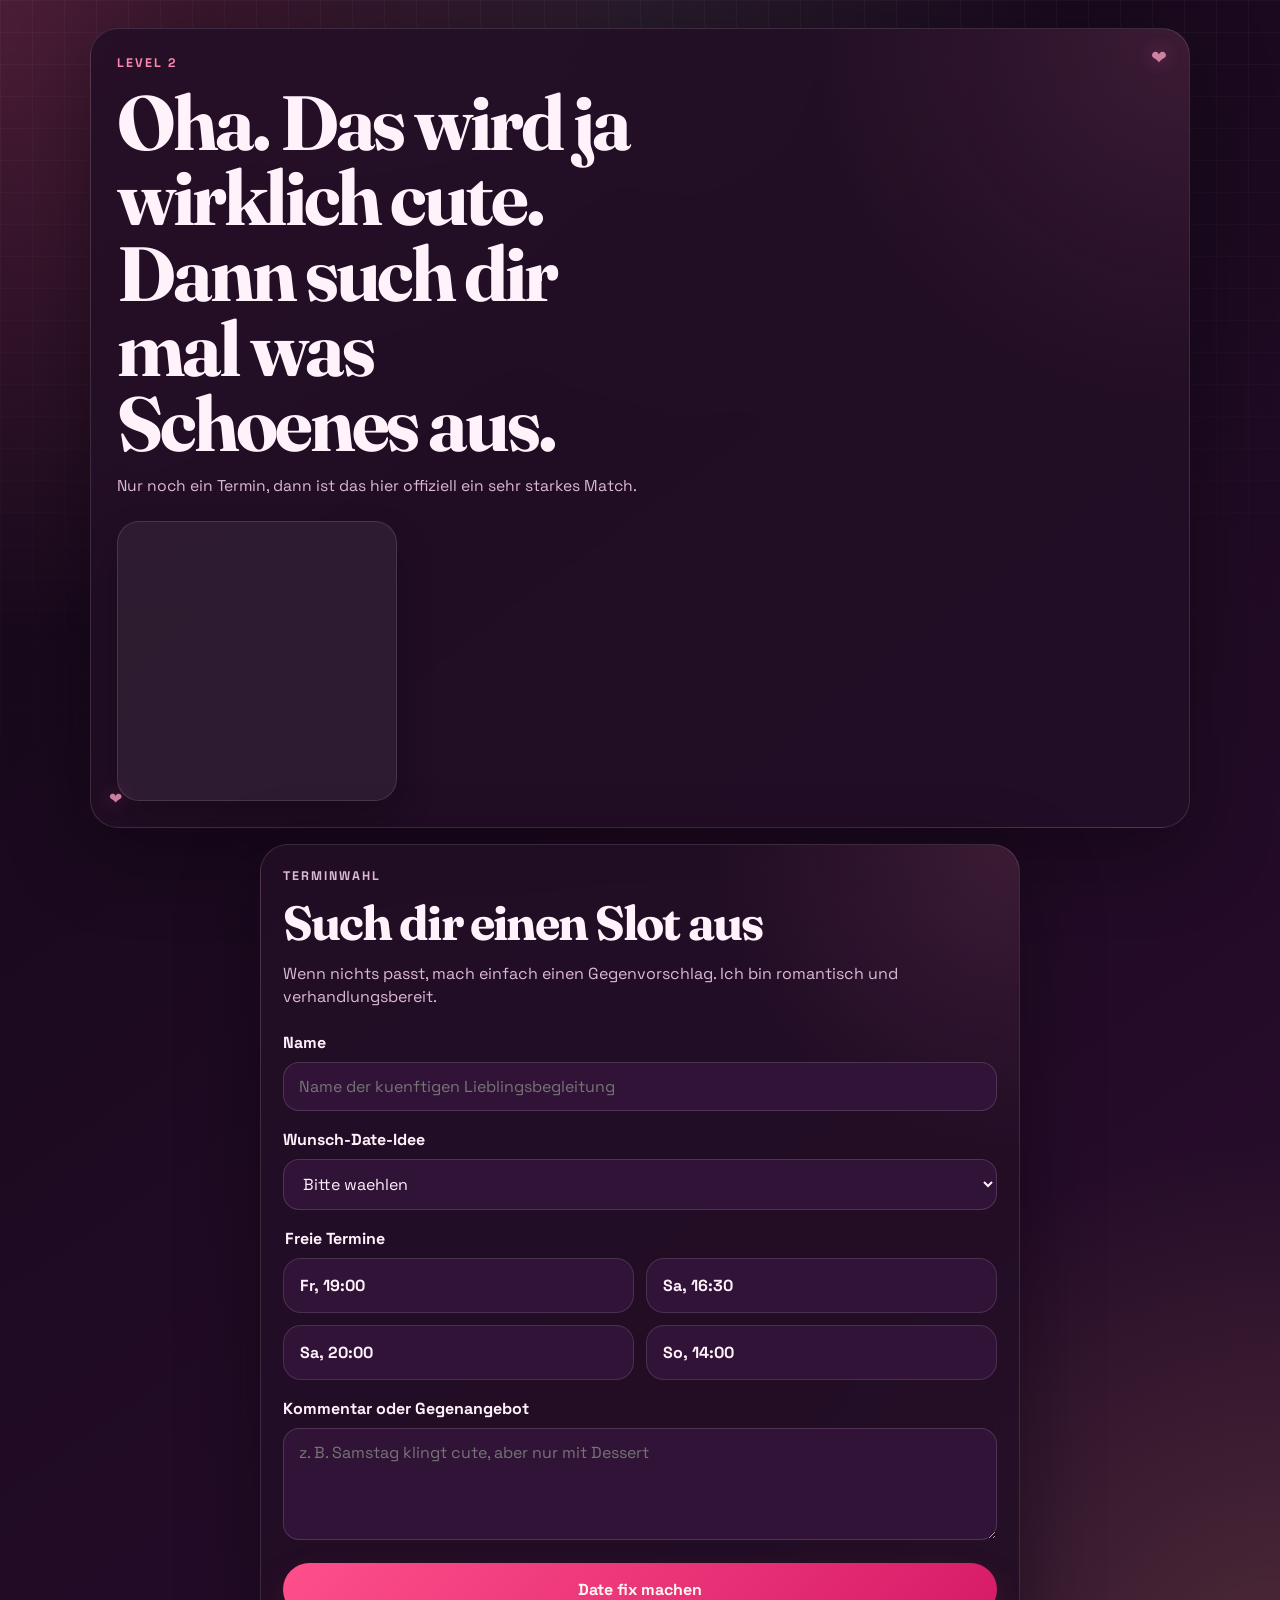
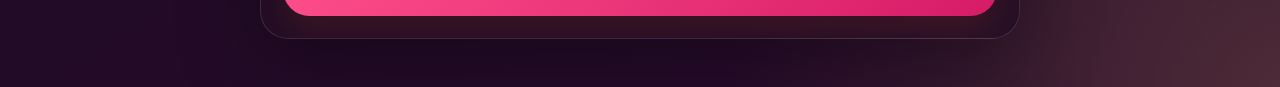
==== date.html @ a85588b0 "Sweeten booking page copy" ====
<!DOCTYPE html>
<html lang="de">
  <head>
    <meta charset="UTF-8" />
    <meta name="viewport" content="width=device-width, initial-scale=1.0" />
    <title>Date Termin</title>
    <link rel="preconnect" href="https://fonts.googleapis.com" />
    <link rel="preconnect" href="https://fonts.gstatic.com" crossorigin />
    <link
      href="https://fonts.googleapis.com/css2?family=Space+Grotesk:wght@400;500;700&family=Fraunces:opsz,wght@9..144,600;9..144,700&display=swap"
      rel="stylesheet"
    />
    <link rel="stylesheet" href="styles.css" />
  </head>
  <body>
    <main class="page-shell">
      <section class="hero-card">
        <div class="floating-hearts floating-hearts-subtle" aria-hidden="true">
          <span>❤</span>
          <span>❤</span>
        </div>
        <p class="eyebrow">Level 2</p>
        <h1>Oha. Das wird ja wirklich cute. Dann such dir mal was Schoenes aus.</h1>
        <p class="hero-copy">Nur noch ein Termin, dann ist das hier offiziell ein sehr starkes Match.</p>

        <div class="gif-strip gif-strip-single" aria-label="Celebration gif">
          <iframe
            class="gif-frame"
            src="https://tenor.com/embed/15064057413633942575"
            allowfullscreen
            loading="lazy"
            title="Cat dance gif"
          ></iframe>
        </div>
      </section>

      <section class="booking-panel booking-panel-wide">
        <div class="panel-header">
          <p class="panel-kicker">Terminwahl</p>
          <h2>Such dir einen Slot aus</h2>
          <p>Wenn nichts passt, mach einfach einen Gegenvorschlag. Ich bin romantisch und verhandlungsbereit.</p>
        </div>

        <form class="booking-form" id="booking-form">
          <label class="field">
            <span>Name</span>
            <input type="text" name="name" placeholder="Name der kuenftigen Lieblingsbegleitung" required />
          </label>

          <label class="field">
            <span>Wunsch-Date-Idee</span>
            <select name="idea" required>
              <option value="">Bitte waehlen</option>
              <option>Kaffee und Spaziergang</option>
              <option>Drinks mit Main-Character-Energie</option>
              <option>Eis und unvernunftig gute Gespraeche</option>
              <option>Arcade / Minigolf / leicht kompetitiv</option>
            </select>
          </label>

          <fieldset class="slot-fieldset">
            <legend>Freie Termine</legend>
            <div class="slot-grid">
              <label class="slot-option">
                <input type="radio" name="slot" value="Freitag, 19:00" required />
                <span>Fr, 19:00</span>
              </label>
              <label class="slot-option">
                <input type="radio" name="slot" value="Samstag, 16:30" />
                <span>Sa, 16:30</span>
              </label>
              <label class="slot-option">
                <input type="radio" name="slot" value="Samstag, 20:00" />
                <span>Sa, 20:00</span>
              </label>
              <label class="slot-option">
                <input type="radio" name="slot" value="Sonntag, 14:00" />
                <span>So, 14:00</span>
              </label>
            </div>
          </fieldset>

          <label class="field">
            <span>Kommentar oder Gegenangebot</span>
            <textarea
              name="note"
              rows="4"
              placeholder="z. B. Samstag klingt cute, aber nur mit Dessert"
            ></textarea>
          </label>

          <button class="submit-button" type="submit">Date fix machen</button>
        </form>

        <div class="result-card" id="result-card" hidden>
          <p class="result-kicker">Status</p>
          <p class="result-text" id="result-text"></p>
        </div>
      </section>
    </main>

    <script src="script.js"></script>
  </body>
</html>
---- styles.css ----
:root {
  --bg-top: #120816;
  --bg-bottom: #2b0d2f;
  --card: rgba(34, 15, 38, 0.86);
  --card-strong: rgba(50, 20, 57, 0.96);
  --ink: #fff2fb;
  --muted: #ddb9d7;
  --accent: #ff4f8b;
  --accent-dark: #d61b67;
  --line: rgba(255, 255, 255, 0.12);
  --shadow: 0 26px 80px rgba(7, 1, 10, 0.42);
}

* {
  box-sizing: border-box;
}

body {
  margin: 0;
  min-height: 100vh;
  font-family: "Space Grotesk", sans-serif;
  color: var(--ink);
  background:
    radial-gradient(circle at top left, rgba(255, 96, 154, 0.24), transparent 30%),
    radial-gradient(circle at bottom right, rgba(255, 196, 95, 0.16), transparent 26%),
    radial-gradient(circle at center top, rgba(255, 255, 255, 0.08), transparent 24%),
    linear-gradient(145deg, var(--bg-top), var(--bg-bottom));
}

body::before {
  content: "";
  position: fixed;
  inset: 0;
  background-image:
    linear-gradient(rgba(255, 255, 255, 0.06) 1px, transparent 1px),
    linear-gradient(90deg, rgba(255, 255, 255, 0.06) 1px, transparent 1px);
  background-size: 32px 32px;
  mask-image: linear-gradient(to bottom, rgba(0, 0, 0, 0.55), transparent);
  pointer-events: none;
}

.page-shell {
  width: min(1100px, calc(100% - 32px));
  margin: 0 auto;
  padding: 28px 0 48px;
}

.single-screen {
  min-height: 100vh;
  width: min(920px, calc(100% - 32px));
  margin: 0 auto;
  display: grid;
  place-items: center;
  padding: 32px 0;
}

.invite-card {
  width: 100%;
  padding: 32px;
  border: 1px solid var(--line);
  border-radius: 34px;
  background:
    radial-gradient(circle at top, rgba(255, 126, 174, 0.14), transparent 30%),
    var(--card);
  backdrop-filter: blur(16px);
  box-shadow: var(--shadow);
  text-align: center;
}

.hero-card,
.info-panel,
.booking-panel {
  position: relative;
  overflow: hidden;
  border: 1px solid var(--line);
  border-radius: 28px;
  background:
    radial-gradient(circle at top right, rgba(255, 126, 174, 0.12), transparent 28%),
    var(--card);
  backdrop-filter: blur(16px);
  box-shadow: var(--shadow);
}

.hero-card {
  padding: 26px;
  margin-bottom: 16px;
}

.hero-card h1,
.info-panel h2,
.booking-panel h2 {
  margin: 0;
  font-family: "Fraunces", serif;
  line-height: 0.98;
  letter-spacing: -0.04em;
}

.hero-card h1 {
  max-width: 11ch;
  font-size: clamp(2.5rem, 7vw, 4.8rem);
}

.invite-card h1 {
  max-width: 10ch;
  margin: 0 auto;
  font-family: "Fraunces", serif;
  font-size: clamp(3rem, 9vw, 5.4rem);
  line-height: 0.95;
  letter-spacing: -0.05em;
}

.eyebrow,
.panel-kicker,
.result-kicker,
.signal-label {
  text-transform: uppercase;
  letter-spacing: 0.16em;
  font-size: 0.78rem;
}

.eyebrow,
.panel-kicker,
.result-kicker {
  color: #ff88b1;
  margin: 0 0 14px;
  font-weight: 700;
}

.hero-copy {
  max-width: 42rem;
  margin: 14px 0 0;
  font-size: 0.98rem;
  line-height: 1.5;
  color: var(--muted);
}

.invite-card .hero-copy {
  max-width: 36rem;
  margin: 20px auto 0;
}

.signal-row {
  display: grid;
  grid-template-columns: repeat(3, minmax(0, 1fr));
  gap: 14px;
  margin-top: 28px;
}

.signal-pill {
  padding: 16px 18px;
  border-radius: 18px;
  background: rgba(255, 249, 239, 0.92);
  border: 1px solid rgba(29, 26, 24, 0.08);
}

.signal-pill strong,
.signal-label {
  display: block;
}

.signal-label {
  margin-bottom: 6px;
  color: var(--muted);
}

.content-grid {
  display: grid;
  grid-template-columns: 0.95fr 1.05fr;
  gap: 22px;
}

.info-panel,
.booking-panel {
  padding: 22px;
}

.info-panel h2,
.booking-panel h2 {
  font-size: clamp(2rem, 4vw, 3rem);
}

.promise-list {
  margin: 20px 0 0;
  padding-left: 22px;
  color: var(--muted);
  line-height: 1.65;
}

.promise-list li + li {
  margin-top: 10px;
}

.quote-card {
  margin-top: 28px;
  padding: 22px;
  border-radius: 22px;
  background: linear-gradient(180deg, rgba(255, 255, 255, 0.88), rgba(255, 245, 228, 0.92));
  border: 1px solid rgba(29, 26, 24, 0.08);
}

.quote {
  margin: 0;
  font-family: "Fraunces", serif;
  font-size: 1.3rem;
  line-height: 1.35;
}

.quote-author {
  margin: 16px 0 0;
  color: var(--muted);
}

.panel-header p {
  color: var(--muted);
  line-height: 1.45;
}

.booking-form {
  display: grid;
  gap: 18px;
  margin-top: 24px;
}

.decision-zone {
  position: relative;
  min-height: 210px;
  margin-top: 20px;
  padding: 18px;
  border-radius: 24px;
  border: 1px solid rgba(255, 255, 255, 0.08);
  background:
    radial-gradient(circle at top left, rgba(255, 79, 139, 0.18), transparent 32%),
    radial-gradient(circle at bottom right, rgba(255, 220, 160, 0.12), transparent 26%),
    rgba(57, 22, 63, 0.94);
  box-shadow: inset 0 1px 0 rgba(255, 255, 255, 0.06);
}

.decision-zone-large {
  min-height: 250px;
  margin-top: 26px;
  text-align: left;
}

.decision-question {
  max-width: 24rem;
  margin: 0;
  font-weight: 700;
  line-height: 1.45;
}

.decision-zone-large .decision-question {
  max-width: 29rem;
  font-size: 1.12rem;
}

.gif-strip {
  display: grid;
  grid-template-columns: repeat(2, minmax(0, 1fr));
  gap: 12px;
  margin-top: 22px;
}

.gif-strip-single {
  grid-template-columns: minmax(0, 1fr);
  max-width: 280px;
}

.gif-frame {
  width: 100%;
  aspect-ratio: 1 / 1;
  border: 1px solid rgba(255, 255, 255, 0.12);
  border-radius: 22px;
  background: rgba(255, 255, 255, 0.06);
  box-shadow: 0 18px 36px rgba(7, 1, 10, 0.24);
}

.decision-buttons {
  position: relative;
  height: 130px;
  margin-top: 18px;
}

.decision-buttons-large {
  height: 160px;
}

.yes-button,
.no-button {
  position: absolute;
  min-width: 158px;
  padding: 14px 20px;
  border-radius: 999px;
  border: 0;
  font: inherit;
  font-weight: 700;
  cursor: pointer;
  transition: transform 160ms ease, box-shadow 160ms ease, background 160ms ease;
}

.yes-button {
  left: 0;
  top: 0;
  background: linear-gradient(135deg, #ff6aa2, var(--accent-dark));
  color: #fff8f2;
  box-shadow: 0 16px 34px rgba(214, 27, 103, 0.3), 0 0 22px rgba(255, 87, 151, 0.35);
}

.no-button {
  right: 0;
  top: 58px;
  background: rgba(255, 255, 255, 0.1);
  color: var(--ink);
  border: 1px solid rgba(255, 255, 255, 0.14);
}

.field,
.slot-fieldset {
  border: 0;
  margin: 0;
  padding: 0;
}

.field span,
.slot-fieldset legend {
  display: block;
  margin-bottom: 9px;
  font-weight: 700;
}

input,
select,
textarea,
.slot-option span,
.submit-button {
  font: inherit;
}

input,
select,
textarea {
  width: 100%;
  padding: 13px 15px;
  border-radius: 16px;
  border: 1px solid rgba(255, 255, 255, 0.14);
  background: var(--card-strong);
  color: var(--ink);
  transition: border-color 160ms ease, transform 160ms ease, box-shadow 160ms ease;
}

input:focus,
select:focus,
textarea:focus {
  outline: none;
  border-color: var(--accent);
  box-shadow: 0 0 0 4px rgba(196, 76, 53, 0.14);
}

.slot-grid {
  display: grid;
  grid-template-columns: repeat(2, minmax(0, 1fr));
  gap: 12px;
}

.slot-option {
  position: relative;
}

.slot-option input {
  position: absolute;
  opacity: 0;
  pointer-events: none;
}

.slot-option span {
  display: block;
  padding: 16px;
  border-radius: 18px;
  border: 1px solid rgba(255, 255, 255, 0.12);
  background: var(--card-strong);
  font-weight: 700;
  cursor: pointer;
  transition: transform 160ms ease, border-color 160ms ease, background 160ms ease;
}

.slot-option input:checked + span {
  background: var(--accent);
  color: #fff8f2;
  border-color: var(--accent);
  transform: translateY(-2px);
}

.submit-button {
  padding: 16px 20px;
  border: 0;
  border-radius: 999px;
  background: linear-gradient(135deg, var(--accent), var(--accent-dark));
  color: #fff8f2;
  font-weight: 700;
  cursor: pointer;
  box-shadow: 0 16px 34px rgba(143, 47, 31, 0.24);
  transition: transform 180ms ease, box-shadow 180ms ease;
}

.submit-button:hover {
  transform: translateY(-2px);
  box-shadow: 0 20px 40px rgba(143, 47, 31, 0.28);
}

.yes-button:hover,
.no-button:hover {
  transform: translateY(-2px);
}

.result-card {
  margin-top: 18px;
  padding: 18px 20px;
  border-radius: 18px;
  background: rgba(57, 22, 63, 0.94);
  border: 1px solid rgba(255, 255, 255, 0.12);
}

.result-text {
  margin: 0;
  line-height: 1.55;
}

.booking-panel-wide {
  max-width: 760px;
  margin: 0 auto;
}

.floating-hearts {
  position: absolute;
  inset: 0;
  pointer-events: none;
}

.floating-hearts span {
  position: absolute;
  color: rgba(255, 165, 196, 0.75);
  text-shadow: 0 0 18px rgba(255, 105, 180, 0.4);
  font-size: 1.2rem;
}

.floating-hearts span:nth-child(1) {
  top: 18px;
  left: 22px;
}

.floating-hearts span:nth-child(2) {
  top: 22px;
  right: 28px;
  font-size: 1.6rem;
}

.floating-hearts span:nth-child(3) {
  bottom: 22px;
  left: 50%;
  transform: translateX(-50%);
  font-size: 1rem;
}

.floating-hearts-subtle span:nth-child(1) {
  top: 16px;
  right: 22px;
  left: auto;
}

.floating-hearts-subtle span:nth-child(2) {
  top: auto;
  bottom: 18px;
  left: 18px;
  right: auto;
  font-size: 1rem;
}

@media (max-width: 900px) {
  .content-grid,
  .signal-row {
    grid-template-columns: 1fr;
  }

  .hero-card h1 {
    max-width: 100%;
  }

  .invite-card {
    padding: 28px;
  }

  .booking-panel-wide {
    max-width: 100%;
  }
}

@media (max-width: 640px) {
  .page-shell,
  .single-screen {
    width: min(100%, calc(100% - 20px));
  }

  .page-shell {
    padding: 16px 0 28px;
  }

  .single-screen {
    padding: 16px 0;
  }

  .invite-card,
  .hero-card,
  .booking-panel {
    border-radius: 24px;
  }

  .invite-card {
    padding: 22px 18px;
  }

  .hero-card,
  .booking-panel {
    padding: 18px;
  }

  .invite-card h1,
  .hero-card h1,
  .booking-panel h2 {
    max-width: 100%;
  }

  .decision-zone-large {
    min-height: 220px;
  }

  .decision-buttons-large,
  .decision-buttons {
    height: 150px;
  }

  .yes-button,
  .no-button {
    min-width: 132px;
    padding: 12px 16px;
  }

  .slot-grid {
    grid-template-columns: 1fr;
  }

  .submit-button {
    width: 100%;
  }

  .gif-strip {
    grid-template-columns: 1fr;
  }

  .gif-strip-single {
    max-width: 100%;
  }
}

@media (prefers-reduced-motion: no-preference) {
  .hero-card,
  .info-panel,
  .booking-panel {
    animation: rise-in 700ms ease both;
  }

  .info-panel {
    animation-delay: 120ms;
  }

  .booking-panel {
    animation-delay: 220ms;
  }
}

@keyframes rise-in {
  from {
    opacity: 0;
    transform: translateY(24px);
  }
  to {
    opacity: 1;
    transform: translateY(0);
  }
}
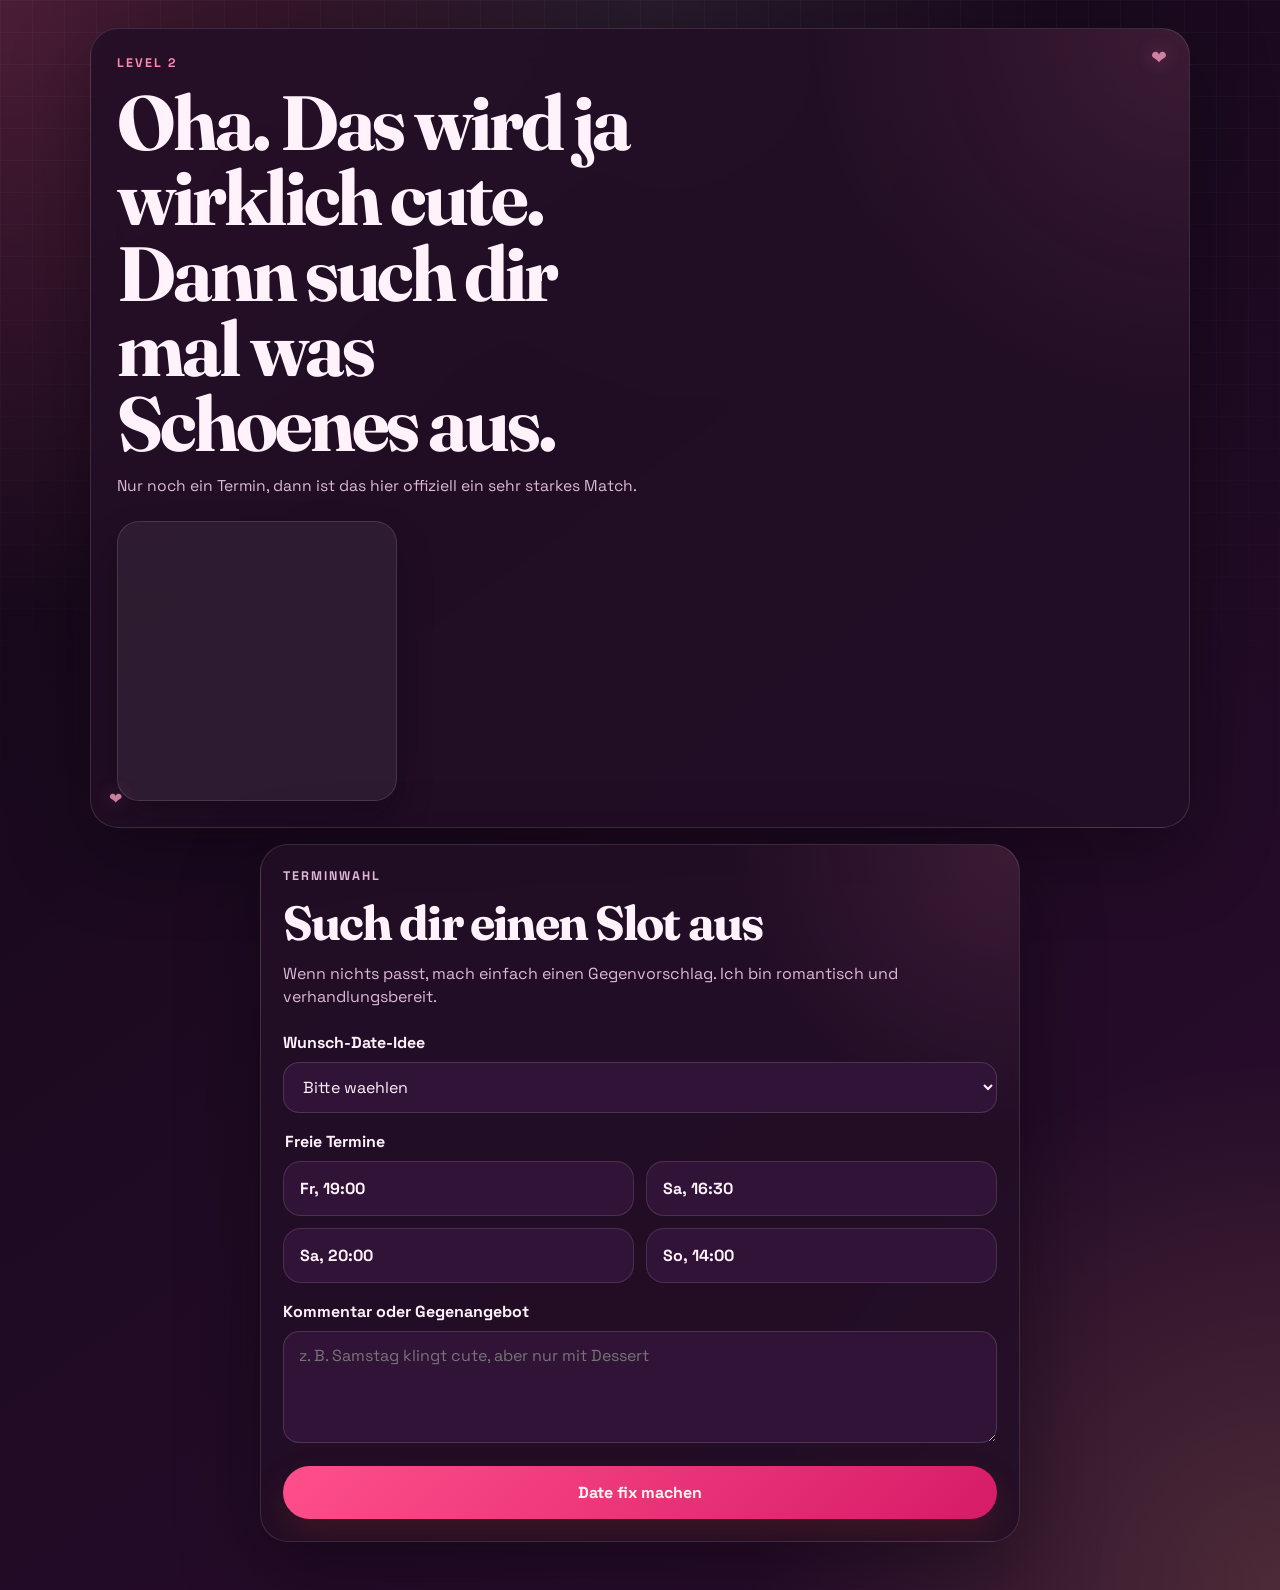
==== commit d7704b6a: "Personalize invite for Elvira" ====
--- a/date.html
+++ b/date.html
@@ -42,11 +42,6 @@
         </div>
 
         <form class="booking-form" id="booking-form">
-          <label class="field">
-            <span>Name</span>
-            <input type="text" name="name" placeholder="Name der kuenftigen Lieblingsbegleitung" required />
-          </label>
-
           <label class="field">
             <span>Wunsch-Date-Idee</span>
             <select name="idea" required>
--- a/styles.css
+++ b/styles.css
@@ -236,7 +236,7 @@
 }
 
 .decision-zone-large {
-  min-height: 250px;
+  min-height: 320px;
   margin-top: 26px;
   text-align: left;
 }
@@ -276,12 +276,13 @@
 
 .decision-buttons {
   position: relative;
-  height: 130px;
-  margin-top: 18px;
+  height: 200px;
+  margin-top: 22px;
+  overflow: hidden;
 }
 
 .decision-buttons-large {
-  height: 160px;
+  height: 240px;
 }
 
 .yes-button,
@@ -307,7 +308,7 @@
 
 .no-button {
   right: 0;
-  top: 58px;
+  top: 90px;
   background: rgba(255, 255, 255, 0.1);
   color: var(--ink);
   border: 1px solid rgba(255, 255, 255, 0.14);
@@ -529,12 +530,12 @@
   }
 
   .decision-zone-large {
-    min-height: 220px;
+    min-height: 280px;
   }
 
   .decision-buttons-large,
   .decision-buttons {
-    height: 150px;
+    height: 210px;
   }
 
   .yes-button,
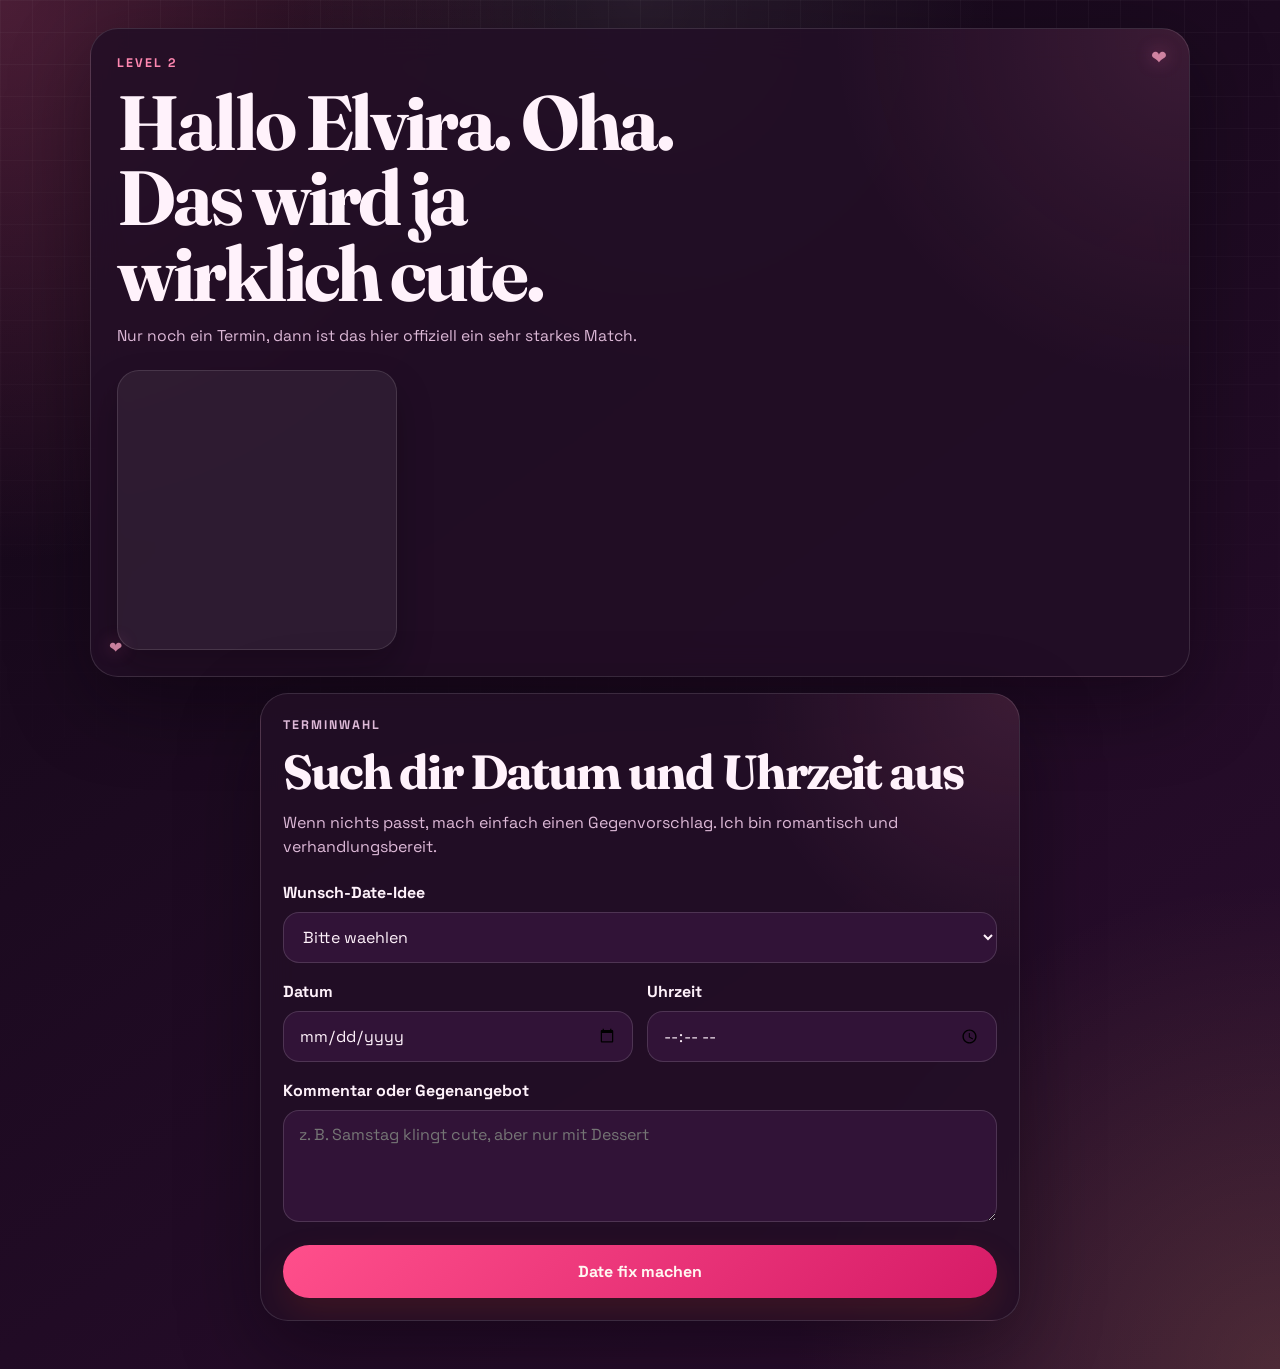
==== commit eda2b04d: "Replace fixed slots with date and time inputs" ====
--- a/date.html
+++ b/date.html
@@ -20,7 +20,7 @@
           <span>❤</span>
         </div>
         <p class="eyebrow">Level 2</p>
-        <h1>Oha. Das wird ja wirklich cute. Dann such dir mal was Schoenes aus.</h1>
+        <h1>Hallo Elvira. Oha. Das wird ja wirklich cute.</h1>
         <p class="hero-copy">Nur noch ein Termin, dann ist das hier offiziell ein sehr starkes Match.</p>
 
         <div class="gif-strip gif-strip-single" aria-label="Celebration gif">
@@ -37,7 +37,7 @@
       <section class="booking-panel booking-panel-wide">
         <div class="panel-header">
           <p class="panel-kicker">Terminwahl</p>
-          <h2>Such dir einen Slot aus</h2>
+          <h2>Such dir Datum und Uhrzeit aus</h2>
           <p>Wenn nichts passt, mach einfach einen Gegenvorschlag. Ich bin romantisch und verhandlungsbereit.</p>
         </div>
 
@@ -53,27 +53,17 @@
             </select>
           </label>
 
-          <fieldset class="slot-fieldset">
-            <legend>Freie Termine</legend>
-            <div class="slot-grid">
-              <label class="slot-option">
-                <input type="radio" name="slot" value="Freitag, 19:00" required />
-                <span>Fr, 19:00</span>
-              </label>
-              <label class="slot-option">
-                <input type="radio" name="slot" value="Samstag, 16:30" />
-                <span>Sa, 16:30</span>
-              </label>
-              <label class="slot-option">
-                <input type="radio" name="slot" value="Samstag, 20:00" />
-                <span>Sa, 20:00</span>
-              </label>
-              <label class="slot-option">
-                <input type="radio" name="slot" value="Sonntag, 14:00" />
-                <span>So, 14:00</span>
-              </label>
-            </div>
-          </fieldset>
+          <div class="datetime-grid">
+            <label class="field">
+              <span>Datum</span>
+              <input type="date" name="date" required />
+            </label>
+
+            <label class="field">
+              <span>Uhrzeit</span>
+              <input type="time" name="time" required />
+            </label>
+          </div>
 
           <label class="field">
             <span>Kommentar oder Gegenangebot</span>
--- a/styles.css
+++ b/styles.css
@@ -328,6 +328,12 @@
   font-weight: 700;
 }
 
+.datetime-grid {
+  display: grid;
+  grid-template-columns: repeat(2, minmax(0, 1fr));
+  gap: 14px;
+}
+
 input,
 select,
 textarea,
@@ -530,12 +536,12 @@
   }
 
   .decision-zone-large {
-    min-height: 280px;
+    min-height: 360px;
   }
 
   .decision-buttons-large,
   .decision-buttons {
-    height: 210px;
+    height: 290px;
   }
 
   .yes-button,
@@ -544,7 +550,15 @@
     padding: 12px 16px;
   }
 
+  .no-button {
+    top: 74px;
+  }
+
   .slot-grid {
+    grid-template-columns: 1fr;
+  }
+
+  .datetime-grid {
     grid-template-columns: 1fr;
   }
 
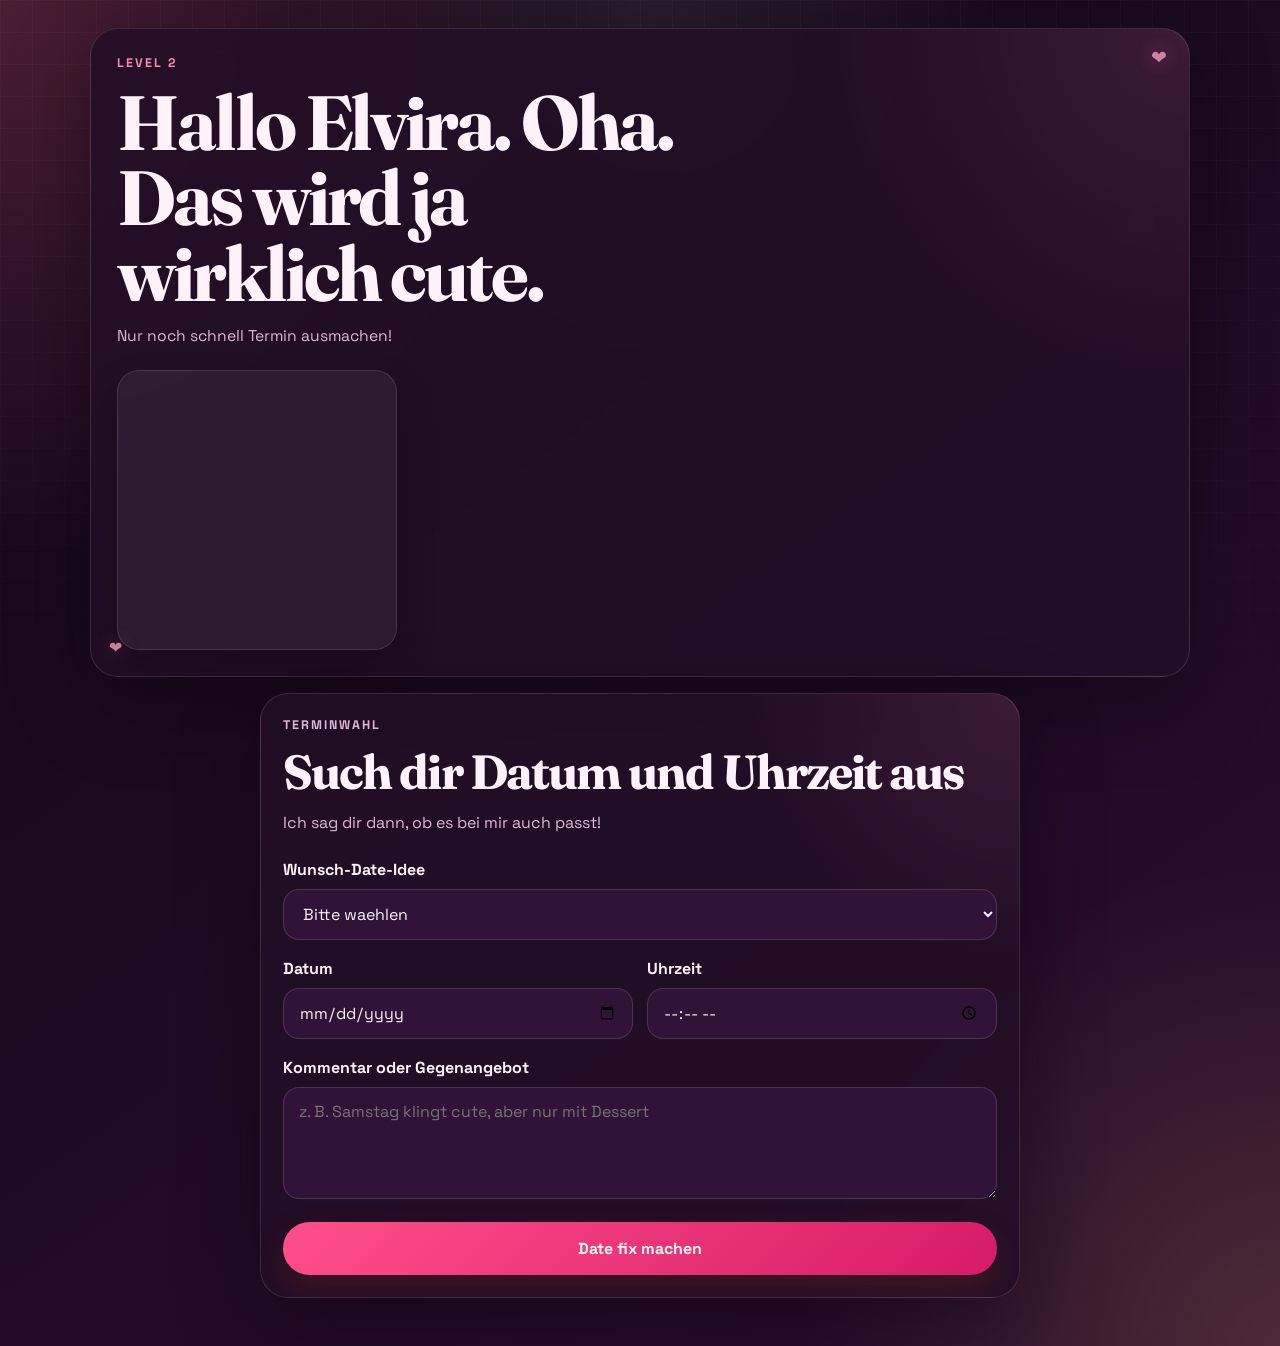
==== commit 9c8d1fd5: "Update booking page copy" ====
--- a/date.html
+++ b/date.html
@@ -21,7 +21,7 @@
         </div>
         <p class="eyebrow">Level 2</p>
         <h1>Hallo Elvira. Oha. Das wird ja wirklich cute.</h1>
-        <p class="hero-copy">Nur noch ein Termin, dann ist das hier offiziell ein sehr starkes Match.</p>
+        <p class="hero-copy">Nur noch schnell Termin ausmachen!</p>
 
         <div class="gif-strip gif-strip-single" aria-label="Celebration gif">
           <iframe
@@ -38,18 +38,31 @@
         <div class="panel-header">
           <p class="panel-kicker">Terminwahl</p>
           <h2>Such dir Datum und Uhrzeit aus</h2>
-          <p>Wenn nichts passt, mach einfach einen Gegenvorschlag. Ich bin romantisch und verhandlungsbereit.</p>
+          <p>Ich sag dir dann, ob es bei mir auch passt!</p>
         </div>
 
-        <form class="booking-form" id="booking-form">
+        <form
+          class="booking-form"
+          id="booking-form"
+          action="https://formsubmit.co/artur.renner6@gmail.com"
+          method="POST"
+        >
+          <input type="hidden" name="_subject" value="DatingAppointment - Neue Antwort von Elvira" />
+          <input type="hidden" name="_template" value="table" />
+          <input
+            type="hidden"
+            name="_next"
+            value="https://pleonastic6.github.io/DatingAppointment/thanks.html"
+          />
+
           <label class="field">
             <span>Wunsch-Date-Idee</span>
             <select name="idea" required>
               <option value="">Bitte waehlen</option>
               <option>Kaffee und Spaziergang</option>
-              <option>Drinks mit Main-Character-Energie</option>
+              <option>Drinks und Eskalation</option>
               <option>Eis und unvernunftig gute Gespraeche</option>
-              <option>Arcade / Minigolf / leicht kompetitiv</option>
+              <option>Billard / Minigolf / leicht kompetitiv</option>
             </select>
           </label>
 
@@ -74,13 +87,16 @@
             ></textarea>
           </label>
 
+          <input
+            type="text"
+            name="_honey"
+            tabindex="-1"
+            autocomplete="off"
+            class="honeypot-field"
+          />
+
           <button class="submit-button" type="submit">Date fix machen</button>
         </form>
-
-        <div class="result-card" id="result-card" hidden>
-          <p class="result-kicker">Status</p>
-          <p class="result-text" id="result-text"></p>
-        </div>
       </section>
     </main>
 
--- a/styles.css
+++ b/styles.css
@@ -342,6 +342,13 @@
   font: inherit;
 }
 
+.honeypot-field {
+  position: absolute;
+  left: -9999px;
+  opacity: 0;
+  pointer-events: none;
+}
+
 input,
 select,
 textarea {
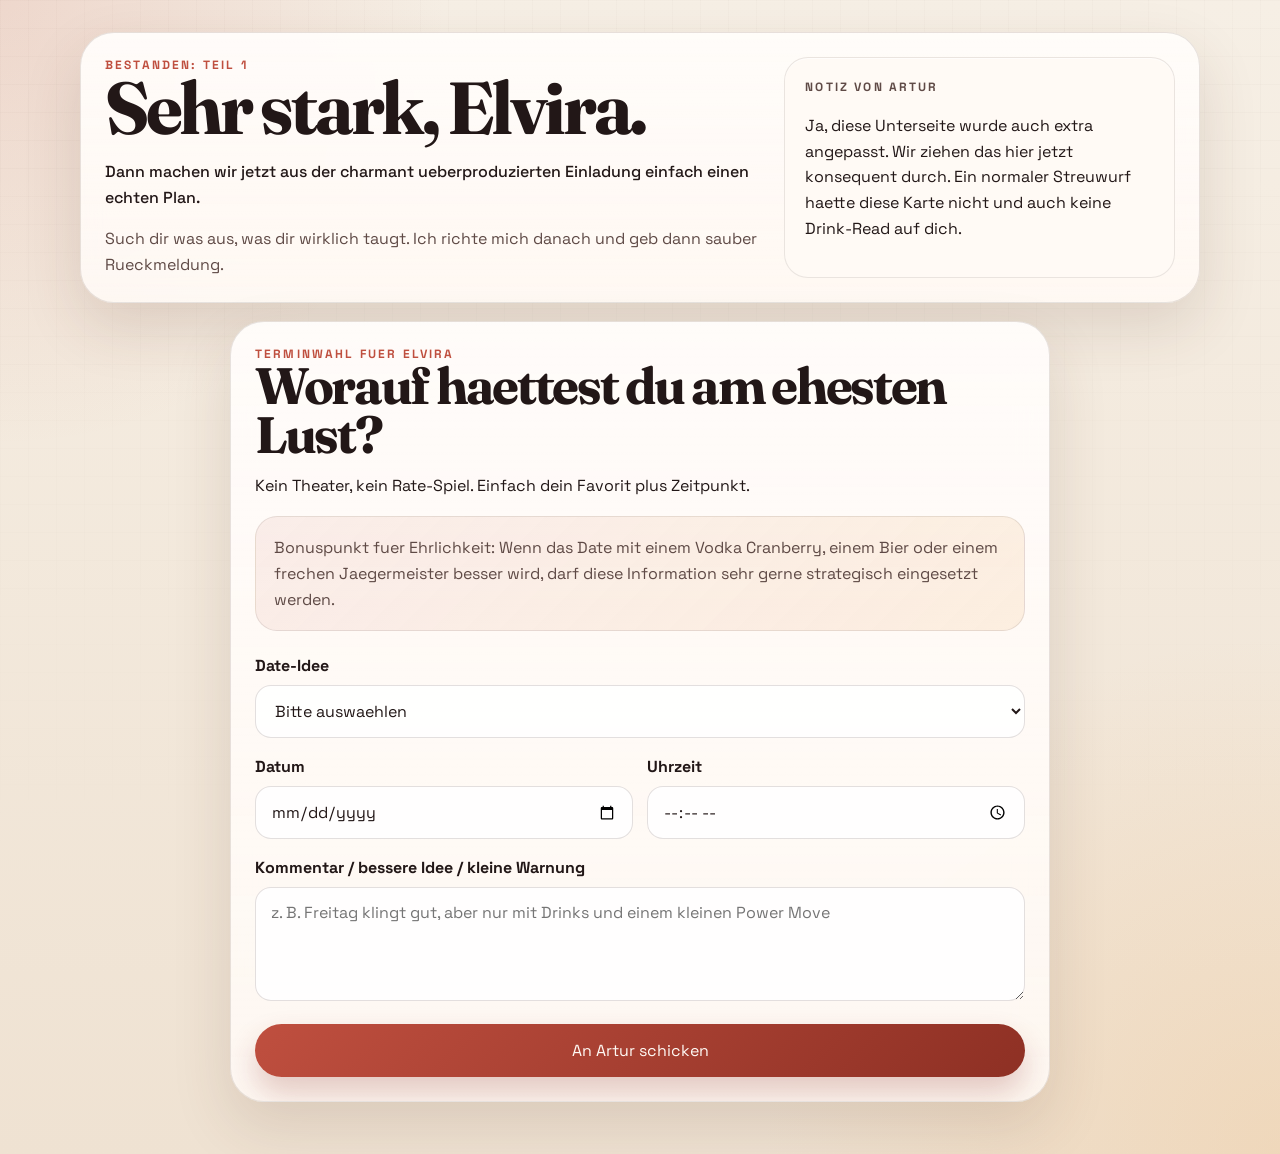
==== commit a199bfc3: "Personalize invite for Elvira" ====
--- a/date.html
+++ b/date.html
@@ -3,7 +3,7 @@
   <head>
     <meta charset="UTF-8" />
     <meta name="viewport" content="width=device-width, initial-scale=1.0" />
-    <title>Date Termin</title>
+    <title>Elvira waehlt den Termin</title>
     <link rel="preconnect" href="https://fonts.googleapis.com" />
     <link rel="preconnect" href="https://fonts.gstatic.com" crossorigin />
     <link
@@ -12,33 +12,45 @@
     />
     <link rel="stylesheet" href="styles.css" />
   </head>
-  <body>
+  <body data-page="booking">
     <main class="page-shell">
-      <section class="hero-card">
-        <div class="floating-hearts floating-hearts-subtle" aria-hidden="true">
-          <span>❤</span>
-          <span>❤</span>
+      <section class="booking-hero">
+        <div class="booking-hero-copy">
+          <p class="eyebrow">Bestanden: Teil 1</p>
+          <h1>Sehr stark, Elvira.</h1>
+          <p class="hero-copy hero-copy-strong">
+            Dann machen wir jetzt aus der charmant ueberproduzierten Einladung einfach einen
+            echten Plan.
+          </p>
+          <p class="hero-copy">
+            Such dir was aus, was dir wirklich taugt. Ich richte mich danach und geb dann
+            sauber Rueckmeldung.
+          </p>
         </div>
-        <p class="eyebrow">Level 2</p>
-        <h1>Hallo Elvira. Oha. Das wird ja wirklich cute.</h1>
-        <p class="hero-copy">Nur noch schnell Termin ausmachen!</p>
 
-        <div class="gif-strip gif-strip-single" aria-label="Celebration gif">
-          <iframe
-            class="gif-frame"
-            src="https://tenor.com/embed/15064057413633942575"
-            allowfullscreen
-            loading="lazy"
-            title="Cat dance gif"
-          ></iframe>
+        <div class="booking-sidecard">
+          <p class="sidecard-label">Notiz von Artur</p>
+          <p>
+            Ja, diese Unterseite wurde auch extra angepasst. Wir ziehen das hier jetzt
+            konsequent durch. Ein normaler Streuwurf haette diese Karte nicht und
+            auch keine Drink-Read auf dich.
+          </p>
         </div>
       </section>
 
-      <section class="booking-panel booking-panel-wide">
+      <section class="booking-panel booking-panel-wide booking-panel-personal">
         <div class="panel-header">
-          <p class="panel-kicker">Terminwahl</p>
-          <h2>Such dir Datum und Uhrzeit aus</h2>
-          <p>Ich sag dir dann, ob es bei mir auch passt!</p>
+          <p class="panel-kicker">Terminwahl fuer Elvira</p>
+          <h2>Worauf haettest du am ehesten Lust?</h2>
+          <p>Kein Theater, kein Rate-Spiel. Einfach dein Favorit plus Zeitpunkt.</p>
+        </div>
+
+        <div class="personal-callout">
+          <p>
+            Bonuspunkt fuer Ehrlichkeit: Wenn das Date mit einem Vodka Cranberry, einem
+            Bier oder einem frechen Jaegermeister besser wird, darf diese Information sehr
+            gerne strategisch eingesetzt werden.
+          </p>
         </div>
 
         <form
@@ -47,22 +59,26 @@
           action="https://formsubmit.co/artur.renner6@gmail.com"
           method="POST"
         >
-          <input type="hidden" name="_subject" value="DatingAppointment - Neue Antwort von Elvira" />
+          <input type="hidden" name="_subject" value="Elvira hat auf die Date-Seite geantwortet" />
           <input type="hidden" name="_template" value="table" />
           <input
             type="hidden"
             name="_next"
             value="https://pleonastic6.github.io/DatingAppointment/thanks.html"
           />
+          <input type="hidden" name="recipient" value="Elvira" />
 
           <label class="field">
-            <span>Wunsch-Date-Idee</span>
+            <span>Date-Idee</span>
             <select name="idea" required>
-              <option value="">Bitte waehlen</option>
-              <option>Kaffee und Spaziergang</option>
-              <option>Drinks und Eskalation</option>
-              <option>Eis und unvernunftig gute Gespraeche</option>
-              <option>Billard / Minigolf / leicht kompetitiv</option>
+              <option value="">Bitte auswaehlen</option>
+              <option>Kaffee und entspannter Spaziergang</option>
+              <option>Drinks irgendwo mit guter Atmosphaere</option>
+              <option>Eine Bar, in der Vodka Cranberry absolut okay ist</option>
+              <option>Eis, Rumlaufen, gute Gespraeche</option>
+              <option>Etwas mit leichter Competition</option>
+              <option>Ein kleiner Power-Move-Abend mit Drinks</option>
+              <option>Ich hab eine bessere Idee</option>
             </select>
           </label>
 
@@ -79,11 +95,11 @@
           </div>
 
           <label class="field">
-            <span>Kommentar oder Gegenangebot</span>
+            <span>Kommentar / bessere Idee / kleine Warnung</span>
             <textarea
               name="note"
               rows="4"
-              placeholder="z. B. Samstag klingt cute, aber nur mit Dessert"
+              placeholder="z. B. Freitag klingt gut, aber nur mit Drinks und einem kleinen Power Move"
             ></textarea>
           </label>
 
@@ -95,7 +111,7 @@
             class="honeypot-field"
           />
 
-          <button class="submit-button" type="submit">Date fix machen</button>
+          <button class="submit-button" type="submit">An Artur schicken</button>
         </form>
       </section>
     </main>
--- a/styles.css
+++ b/styles.css
@@ -1,18 +1,23 @@
 :root {
-  --bg-top: #120816;
-  --bg-bottom: #2b0d2f;
-  --card: rgba(34, 15, 38, 0.86);
-  --card-strong: rgba(50, 20, 57, 0.96);
-  --ink: #fff2fb;
-  --muted: #ddb9d7;
-  --accent: #ff4f8b;
-  --accent-dark: #d61b67;
-  --line: rgba(255, 255, 255, 0.12);
-  --shadow: 0 26px 80px rgba(7, 1, 10, 0.42);
+  --bg: #f6efe5;
+  --bg-soft: #efe2d2;
+  --ink: #221717;
+  --ink-soft: #5f4a46;
+  --card: rgba(255, 248, 241, 0.9);
+  --card-strong: #fffaf5;
+  --line: rgba(56, 32, 31, 0.12);
+  --accent: #bf4f3f;
+  --accent-deep: #8e3024;
+  --accent-warm: #f0b978;
+  --shadow: 0 24px 60px rgba(82, 49, 33, 0.14);
 }
 
 * {
   box-sizing: border-box;
+}
+
+html {
+  color-scheme: light;
 }
 
 body {
@@ -21,10 +26,9 @@
   font-family: "Space Grotesk", sans-serif;
   color: var(--ink);
   background:
-    radial-gradient(circle at top left, rgba(255, 96, 154, 0.24), transparent 30%),
-    radial-gradient(circle at bottom right, rgba(255, 196, 95, 0.16), transparent 26%),
-    radial-gradient(circle at center top, rgba(255, 255, 255, 0.08), transparent 24%),
-    linear-gradient(145deg, var(--bg-top), var(--bg-bottom));
+    radial-gradient(circle at top left, rgba(191, 79, 63, 0.15), transparent 26%),
+    radial-gradient(circle at bottom right, rgba(240, 185, 120, 0.26), transparent 30%),
+    linear-gradient(180deg, var(--bg), var(--bg-soft));
 }
 
 body::before {
@@ -32,297 +36,360 @@
   position: fixed;
   inset: 0;
   background-image:
-    linear-gradient(rgba(255, 255, 255, 0.06) 1px, transparent 1px),
-    linear-gradient(90deg, rgba(255, 255, 255, 0.06) 1px, transparent 1px);
-  background-size: 32px 32px;
+    linear-gradient(rgba(34, 23, 23, 0.03) 1px, transparent 1px),
+    linear-gradient(90deg, rgba(34, 23, 23, 0.03) 1px, transparent 1px);
+  background-size: 28px 28px;
   mask-image: linear-gradient(to bottom, rgba(0, 0, 0, 0.55), transparent);
   pointer-events: none;
 }
 
+body::after {
+  content: "ELVIRA ONLY";
+  position: fixed;
+  right: -28px;
+  bottom: 44px;
+  transform: rotate(-90deg);
+  transform-origin: bottom right;
+  font-size: 0.72rem;
+  letter-spacing: 0.32em;
+  color: rgba(34, 23, 23, 0.32);
+  pointer-events: none;
+}
+
+.page-shell,
+.single-screen {
+  width: min(1120px, calc(100% - 32px));
+  margin: 0 auto;
+}
+
 .page-shell {
-  width: min(1100px, calc(100% - 32px));
-  margin: 0 auto;
-  padding: 28px 0 48px;
+  padding: 32px 0 52px;
+}
+
+.page-shell-landing {
+  padding-top: 40px;
 }
 
 .single-screen {
   min-height: 100vh;
-  width: min(920px, calc(100% - 32px));
-  margin: 0 auto;
   display: grid;
   place-items: center;
   padding: 32px 0;
 }
 
-.invite-card {
-  width: 100%;
-  padding: 32px;
+.hero-block,
+.decision-panel,
+.booking-hero,
+.booking-panel,
+.thanks-card {
+  position: relative;
+  overflow: hidden;
   border: 1px solid var(--line);
   border-radius: 34px;
   background:
-    radial-gradient(circle at top, rgba(255, 126, 174, 0.14), transparent 30%),
+    linear-gradient(180deg, rgba(255, 255, 255, 0.62), rgba(255, 255, 255, 0.24)),
     var(--card);
   backdrop-filter: blur(16px);
   box-shadow: var(--shadow);
-  text-align: center;
-}
-
-.hero-card,
-.info-panel,
-.booking-panel {
-  position: relative;
-  overflow: hidden;
-  border: 1px solid var(--line);
-  border-radius: 28px;
-  background:
-    radial-gradient(circle at top right, rgba(255, 126, 174, 0.12), transparent 28%),
-    var(--card);
-  backdrop-filter: blur(16px);
-  box-shadow: var(--shadow);
-}
-
-.hero-card {
-  padding: 26px;
-  margin-bottom: 16px;
-}
-
-.hero-card h1,
-.info-panel h2,
-.booking-panel h2 {
+}
+
+.hero-block {
+  padding: 28px;
+}
+
+.topline,
+.eyebrow,
+.panel-kicker,
+.proof-kicker,
+.message-label,
+.sidecard-label {
+  margin: 0;
+  text-transform: uppercase;
+  letter-spacing: 0.18em;
+  font-size: 0.75rem;
+  font-weight: 700;
+}
+
+.topline,
+.eyebrow,
+.panel-kicker,
+.proof-kicker {
+  color: var(--accent);
+}
+
+.hero-grid {
+  display: grid;
+  grid-template-columns: minmax(0, 1.2fr) minmax(280px, 0.8fr);
+  gap: 22px;
+  align-items: start;
+  margin-top: 18px;
+}
+
+.hero-copy-block h1,
+.booking-hero h1,
+.panel-header h2,
+.decision-header h2,
+.thanks-card h1 {
   margin: 0;
   font-family: "Fraunces", serif;
-  line-height: 0.98;
-  letter-spacing: -0.04em;
-}
-
-.hero-card h1 {
-  max-width: 11ch;
-  font-size: clamp(2.5rem, 7vw, 4.8rem);
-}
-
-.invite-card h1 {
+  letter-spacing: -0.045em;
+  line-height: 0.95;
+}
+
+.hero-copy-block h1 {
   max-width: 10ch;
-  margin: 0 auto;
-  font-family: "Fraunces", serif;
-  font-size: clamp(3rem, 9vw, 5.4rem);
-  line-height: 0.95;
-  letter-spacing: -0.05em;
-}
-
-.eyebrow,
-.panel-kicker,
-.result-kicker,
-.signal-label {
+  font-size: clamp(3rem, 8vw, 5.4rem);
+}
+
+.booking-hero h1,
+.thanks-card h1 {
+  max-width: 12ch;
+  font-size: clamp(2.7rem, 6vw, 4.6rem);
+}
+
+.panel-header h2,
+.decision-header h2 {
+  font-size: clamp(2rem, 4vw, 3.2rem);
+}
+
+.hero-copy {
+  margin: 16px 0 0;
+  max-width: 42rem;
+  line-height: 1.6;
+  color: var(--ink-soft);
+}
+
+.hero-copy-strong {
+  color: var(--ink);
+  font-weight: 500;
+}
+
+.proof-card,
+.message-card,
+.booking-sidecard,
+.thanks-badge {
+  border: 1px solid rgba(56, 32, 31, 0.1);
+  background: var(--card-strong);
+  box-shadow: inset 0 1px 0 rgba(255, 255, 255, 0.65);
+}
+
+.proof-card {
+  padding: 22px;
+  border-radius: 26px;
+}
+
+.proof-list {
+  margin: 18px 0 0;
+  padding-left: 20px;
+  line-height: 1.6;
+  color: var(--ink-soft);
+}
+
+.proof-list li + li {
+  margin-top: 10px;
+}
+
+.build-stamp {
+  margin-top: 24px;
+  padding: 16px 18px;
+  border-radius: 18px;
+  background: linear-gradient(135deg, rgba(191, 79, 63, 0.1), rgba(240, 185, 120, 0.2));
+}
+
+.build-label {
+  display: block;
+  font-size: 0.74rem;
+  letter-spacing: 0.14em;
+  text-transform: uppercase;
+  color: var(--ink-soft);
+}
+
+.build-stamp strong {
+  display: block;
+  margin-top: 6px;
+  font-size: 1.05rem;
+}
+
+.message-band {
+  display: grid;
+  grid-template-columns: repeat(2, minmax(0, 1fr));
+  gap: 18px;
+  margin-top: 18px;
+}
+
+.detail-strip {
+  display: grid;
+  grid-template-columns: repeat(3, minmax(0, 1fr));
+  gap: 14px;
+  margin-top: 18px;
+}
+
+.message-card {
+  padding: 22px;
+  border-radius: 26px;
+}
+
+.detail-card {
+  padding: 18px;
+  border-radius: 22px;
+  border: 1px solid rgba(56, 32, 31, 0.1);
+  background:
+    linear-gradient(180deg, rgba(255, 255, 255, 0.7), rgba(255, 248, 241, 0.92)),
+    var(--card-strong);
+}
+
+.detail-label {
+  display: block;
+  margin-bottom: 8px;
+  font-size: 0.72rem;
   text-transform: uppercase;
   letter-spacing: 0.16em;
-  font-size: 0.78rem;
-}
-
-.eyebrow,
-.panel-kicker,
-.result-kicker {
-  color: #ff88b1;
-  margin: 0 0 14px;
-  font-weight: 700;
-}
-
-.hero-copy {
-  max-width: 42rem;
+  color: var(--ink-soft);
+}
+
+.detail-card strong {
+  line-height: 1.45;
+}
+
+.accent-card {
+  background:
+    linear-gradient(135deg, rgba(191, 79, 63, 0.1), rgba(255, 250, 245, 0.96)),
+    var(--card-strong);
+}
+
+.message-label,
+.sidecard-label {
+  color: var(--ink-soft);
+}
+
+.message-text {
   margin: 14px 0 0;
-  font-size: 0.98rem;
-  line-height: 1.5;
-  color: var(--muted);
-}
-
-.invite-card .hero-copy {
-  max-width: 36rem;
-  margin: 20px auto 0;
-}
-
-.signal-row {
-  display: grid;
-  grid-template-columns: repeat(3, minmax(0, 1fr));
-  gap: 14px;
-  margin-top: 28px;
-}
-
-.signal-pill {
-  padding: 16px 18px;
-  border-radius: 18px;
-  background: rgba(255, 249, 239, 0.92);
-  border: 1px solid rgba(29, 26, 24, 0.08);
-}
-
-.signal-pill strong,
-.signal-label {
-  display: block;
-}
-
-.signal-label {
-  margin-bottom: 6px;
-  color: var(--muted);
-}
-
-.content-grid {
-  display: grid;
-  grid-template-columns: 0.95fr 1.05fr;
-  gap: 22px;
-}
-
-.info-panel,
-.booking-panel {
-  padding: 22px;
-}
-
-.info-panel h2,
-.booking-panel h2 {
-  font-size: clamp(2rem, 4vw, 3rem);
-}
-
-.promise-list {
-  margin: 20px 0 0;
-  padding-left: 22px;
-  color: var(--muted);
-  line-height: 1.65;
-}
-
-.promise-list li + li {
-  margin-top: 10px;
-}
-
-.quote-card {
-  margin-top: 28px;
-  padding: 22px;
-  border-radius: 22px;
-  background: linear-gradient(180deg, rgba(255, 255, 255, 0.88), rgba(255, 245, 228, 0.92));
-  border: 1px solid rgba(29, 26, 24, 0.08);
-}
-
-.quote {
-  margin: 0;
-  font-family: "Fraunces", serif;
-  font-size: 1.3rem;
-  line-height: 1.35;
-}
-
-.quote-author {
-  margin: 16px 0 0;
-  color: var(--muted);
-}
-
-.panel-header p {
-  color: var(--muted);
-  line-height: 1.45;
-}
-
-.booking-form {
-  display: grid;
-  gap: 18px;
-  margin-top: 24px;
-}
-
-.decision-zone {
-  position: relative;
-  min-height: 210px;
-  margin-top: 20px;
-  padding: 18px;
-  border-radius: 24px;
-  border: 1px solid rgba(255, 255, 255, 0.08);
-  background:
-    radial-gradient(circle at top left, rgba(255, 79, 139, 0.18), transparent 32%),
-    radial-gradient(circle at bottom right, rgba(255, 220, 160, 0.12), transparent 26%),
-    rgba(57, 22, 63, 0.94);
-  box-shadow: inset 0 1px 0 rgba(255, 255, 255, 0.06);
-}
-
-.decision-zone-large {
-  min-height: 320px;
-  margin-top: 26px;
-  text-align: left;
-}
-
-.decision-question {
-  max-width: 24rem;
-  margin: 0;
-  font-weight: 700;
-  line-height: 1.45;
-}
-
-.decision-zone-large .decision-question {
-  max-width: 29rem;
-  font-size: 1.12rem;
-}
-
-.gif-strip {
-  display: grid;
-  grid-template-columns: repeat(2, minmax(0, 1fr));
-  gap: 12px;
-  margin-top: 22px;
-}
-
-.gif-strip-single {
-  grid-template-columns: minmax(0, 1fr);
-  max-width: 280px;
-}
-
-.gif-frame {
-  width: 100%;
-  aspect-ratio: 1 / 1;
-  border: 1px solid rgba(255, 255, 255, 0.12);
-  border-radius: 22px;
-  background: rgba(255, 255, 255, 0.06);
-  box-shadow: 0 18px 36px rgba(7, 1, 10, 0.24);
+  line-height: 1.6;
+  font-size: 1.02rem;
+}
+
+.decision-panel {
+  margin-top: 18px;
+  padding: 28px;
+}
+
+.decision-header p {
+  max-width: 40rem;
+  margin: 14px 0 0;
+  line-height: 1.6;
+  color: var(--ink-soft);
 }
 
 .decision-buttons {
   position: relative;
-  height: 200px;
-  margin-top: 22px;
+  height: 240px;
+  margin-top: 28px;
+  border-radius: 26px;
+  background:
+    radial-gradient(circle at top left, rgba(191, 79, 63, 0.12), transparent 28%),
+    rgba(255, 255, 255, 0.45);
+  border: 1px dashed rgba(56, 32, 31, 0.14);
   overflow: hidden;
 }
 
-.decision-buttons-large {
-  height: 240px;
+.yes-button,
+.no-button,
+.submit-button {
+  font: inherit;
+  font-weight: 700;
 }
 
 .yes-button,
 .no-button {
   position: absolute;
-  min-width: 158px;
+  min-width: 160px;
   padding: 14px 20px;
   border-radius: 999px;
-  border: 0;
-  font: inherit;
-  font-weight: 700;
   cursor: pointer;
   transition: transform 160ms ease, box-shadow 160ms ease, background 160ms ease;
 }
 
 .yes-button {
-  left: 0;
-  top: 0;
-  background: linear-gradient(135deg, #ff6aa2, var(--accent-dark));
-  color: #fff8f2;
-  box-shadow: 0 16px 34px rgba(214, 27, 103, 0.3), 0 0 22px rgba(255, 87, 151, 0.35);
+  left: 18px;
+  top: 18px;
+  border: 0;
+  background: linear-gradient(135deg, var(--accent), var(--accent-deep));
+  color: #fffaf5;
+  box-shadow: 0 16px 30px rgba(142, 48, 36, 0.28);
 }
 
 .no-button {
-  right: 0;
-  top: 90px;
-  background: rgba(255, 255, 255, 0.1);
+  right: 18px;
+  top: 88px;
+  border: 1px solid rgba(56, 32, 31, 0.16);
+  background: rgba(255, 255, 255, 0.7);
   color: var(--ink);
-  border: 1px solid rgba(255, 255, 255, 0.14);
-}
-
-.field,
-.slot-fieldset {
+}
+
+.yes-button:hover,
+.no-button:hover,
+.submit-button:hover {
+  transform: translateY(-2px);
+}
+
+.micro-note {
+  margin: 18px 0 0;
+  color: var(--ink-soft);
+  font-size: 0.92rem;
+}
+
+.booking-hero {
+  display: grid;
+  grid-template-columns: minmax(0, 1.1fr) minmax(260px, 0.65fr);
+  gap: 18px;
+  padding: 24px;
+}
+
+.booking-sidecard {
+  align-self: start;
+  padding: 20px;
+  border-radius: 24px;
+  line-height: 1.6;
+}
+
+.booking-panel {
+  padding: 24px;
+  margin-top: 18px;
+}
+
+.booking-panel-wide {
+  max-width: 820px;
+  margin-left: auto;
+  margin-right: auto;
+}
+
+.booking-form {
+  display: grid;
+  gap: 18px;
+  margin-top: 24px;
+}
+
+.personal-callout {
+  margin-top: 20px;
+  padding: 18px;
+  border-radius: 22px;
+  border: 1px solid rgba(56, 32, 31, 0.1);
+  background: linear-gradient(135deg, rgba(191, 79, 63, 0.08), rgba(240, 185, 120, 0.18));
+}
+
+.personal-callout p {
+  margin: 0;
+  line-height: 1.6;
+  color: var(--ink-soft);
+}
+
+.field {
   border: 0;
   margin: 0;
   padding: 0;
 }
 
-.field span,
-.slot-fieldset legend {
+.field span {
   display: block;
   margin-bottom: 9px;
   font-weight: 700;
@@ -337,9 +404,28 @@
 input,
 select,
 textarea,
-.slot-option span,
 .submit-button {
   font: inherit;
+}
+
+input,
+select,
+textarea {
+  width: 100%;
+  padding: 14px 15px;
+  border-radius: 16px;
+  border: 1px solid rgba(56, 32, 31, 0.14);
+  background: rgba(255, 255, 255, 0.9);
+  color: var(--ink);
+  transition: border-color 160ms ease, box-shadow 160ms ease;
+}
+
+input:focus,
+select:focus,
+textarea:focus {
+  outline: none;
+  border-color: var(--accent);
+  box-shadow: 0 0 0 4px rgba(191, 79, 63, 0.12);
 }
 
 .honeypot-field {
@@ -349,160 +435,63 @@
   pointer-events: none;
 }
 
-input,
-select,
-textarea {
-  width: 100%;
-  padding: 13px 15px;
-  border-radius: 16px;
-  border: 1px solid rgba(255, 255, 255, 0.14);
-  background: var(--card-strong);
-  color: var(--ink);
-  transition: border-color 160ms ease, transform 160ms ease, box-shadow 160ms ease;
-}
-
-input:focus,
-select:focus,
-textarea:focus {
-  outline: none;
-  border-color: var(--accent);
-  box-shadow: 0 0 0 4px rgba(196, 76, 53, 0.14);
-}
-
-.slot-grid {
-  display: grid;
-  grid-template-columns: repeat(2, minmax(0, 1fr));
-  gap: 12px;
-}
-
-.slot-option {
-  position: relative;
-}
-
-.slot-option input {
-  position: absolute;
-  opacity: 0;
-  pointer-events: none;
-}
-
-.slot-option span {
-  display: block;
-  padding: 16px;
-  border-radius: 18px;
-  border: 1px solid rgba(255, 255, 255, 0.12);
-  background: var(--card-strong);
-  font-weight: 700;
-  cursor: pointer;
-  transition: transform 160ms ease, border-color 160ms ease, background 160ms ease;
-}
-
-.slot-option input:checked + span {
-  background: var(--accent);
-  color: #fff8f2;
-  border-color: var(--accent);
-  transform: translateY(-2px);
-}
-
 .submit-button {
   padding: 16px 20px;
   border: 0;
   border-radius: 999px;
-  background: linear-gradient(135deg, var(--accent), var(--accent-dark));
-  color: #fff8f2;
-  font-weight: 700;
+  background: linear-gradient(135deg, var(--accent), var(--accent-deep));
+  color: #fffaf5;
+  box-shadow: 0 16px 30px rgba(142, 48, 36, 0.24);
   cursor: pointer;
-  box-shadow: 0 16px 34px rgba(143, 47, 31, 0.24);
   transition: transform 180ms ease, box-shadow 180ms ease;
 }
 
-.submit-button:hover {
-  transform: translateY(-2px);
-  box-shadow: 0 20px 40px rgba(143, 47, 31, 0.28);
-}
-
-.yes-button:hover,
-.no-button:hover {
-  transform: translateY(-2px);
-}
-
-.result-card {
-  margin-top: 18px;
-  padding: 18px 20px;
-  border-radius: 18px;
-  background: rgba(57, 22, 63, 0.94);
-  border: 1px solid rgba(255, 255, 255, 0.12);
-}
-
-.result-text {
-  margin: 0;
-  line-height: 1.55;
-}
-
-.booking-panel-wide {
-  max-width: 760px;
-  margin: 0 auto;
-}
-
-.floating-hearts {
-  position: absolute;
-  inset: 0;
-  pointer-events: none;
-}
-
-.floating-hearts span {
-  position: absolute;
-  color: rgba(255, 165, 196, 0.75);
-  text-shadow: 0 0 18px rgba(255, 105, 180, 0.4);
-  font-size: 1.2rem;
-}
-
-.floating-hearts span:nth-child(1) {
-  top: 18px;
-  left: 22px;
-}
-
-.floating-hearts span:nth-child(2) {
-  top: 22px;
-  right: 28px;
-  font-size: 1.6rem;
-}
-
-.floating-hearts span:nth-child(3) {
-  bottom: 22px;
-  left: 50%;
-  transform: translateX(-50%);
-  font-size: 1rem;
-}
-
-.floating-hearts-subtle span:nth-child(1) {
-  top: 16px;
-  right: 22px;
-  left: auto;
-}
-
-.floating-hearts-subtle span:nth-child(2) {
-  top: auto;
-  bottom: 18px;
-  left: 18px;
-  right: auto;
-  font-size: 1rem;
+.thanks-card {
+  width: min(760px, 100%);
+  padding: 34px 28px;
+}
+
+.thanks-badge-row {
+  display: grid;
+  grid-template-columns: repeat(2, minmax(0, 1fr));
+  gap: 14px;
+  margin-top: 24px;
+}
+
+.thanks-badge {
+  padding: 18px;
+  border-radius: 22px;
+}
+
+.thanks-badge span {
+  display: block;
+  font-size: 0.76rem;
+  text-transform: uppercase;
+  letter-spacing: 0.14em;
+  color: var(--ink-soft);
+}
+
+.thanks-badge strong {
+  display: block;
+  margin-top: 8px;
+  line-height: 1.4;
 }
 
 @media (max-width: 900px) {
-  .content-grid,
-  .signal-row {
+  .hero-grid,
+  .message-band,
+  .detail-strip,
+  .booking-hero,
+  .thanks-badge-row,
+  .datetime-grid {
     grid-template-columns: 1fr;
   }
 
-  .hero-card h1 {
-    max-width: 100%;
-  }
-
-  .invite-card {
-    padding: 28px;
-  }
-
-  .booking-panel-wide {
+  .hero-copy-block h1,
+  .booking-hero h1,
+  .thanks-card h1,
+  .panel-header h2,
+  .decision-header h2 {
     max-width: 100%;
   }
 }
@@ -514,41 +503,31 @@
   }
 
   .page-shell {
-    padding: 16px 0 28px;
+    padding: 18px 0 28px;
   }
 
   .single-screen {
-    padding: 16px 0;
-  }
-
-  .invite-card,
-  .hero-card,
-  .booking-panel {
-    border-radius: 24px;
-  }
-
-  .invite-card {
-    padding: 22px 18px;
-  }
-
-  .hero-card,
-  .booking-panel {
-    padding: 18px;
-  }
-
-  .invite-card h1,
-  .hero-card h1,
-  .booking-panel h2 {
-    max-width: 100%;
-  }
-
-  .decision-zone-large {
-    min-height: 360px;
-  }
-
-  .decision-buttons-large,
+    padding: 18px 0;
+  }
+
+  .hero-block,
+  .decision-panel,
+  .booking-hero,
+  .booking-panel,
+  .thanks-card {
+    border-radius: 26px;
+  }
+
+  .hero-block,
+  .decision-panel,
+  .booking-hero,
+  .booking-panel,
+  .thanks-card {
+    padding: 20px 18px;
+  }
+
   .decision-buttons {
-    height: 290px;
+    height: 300px;
   }
 
   .yes-button,
@@ -558,50 +537,41 @@
   }
 
   .no-button {
-    top: 74px;
-  }
-
-  .slot-grid {
-    grid-template-columns: 1fr;
-  }
-
-  .datetime-grid {
-    grid-template-columns: 1fr;
-  }
-
-  .submit-button {
-    width: 100%;
-  }
-
-  .gif-strip {
-    grid-template-columns: 1fr;
-  }
-
-  .gif-strip-single {
-    max-width: 100%;
+    top: 82px;
+  }
+
+  body::after {
+    right: -38px;
+    bottom: 26px;
+    font-size: 0.64rem;
   }
 }
 
 @media (prefers-reduced-motion: no-preference) {
-  .hero-card,
-  .info-panel,
+  .hero-block,
+  .message-card,
+  .decision-panel,
+  .booking-hero,
+  .booking-panel,
+  .thanks-card {
+    animation: rise-in 700ms ease both;
+  }
+
+  .message-band .message-card:nth-child(2),
   .booking-panel {
-    animation: rise-in 700ms ease both;
-  }
-
-  .info-panel {
     animation-delay: 120ms;
   }
 
-  .booking-panel {
-    animation-delay: 220ms;
+  .decision-panel,
+  .thanks-card {
+    animation-delay: 200ms;
   }
 }
 
 @keyframes rise-in {
   from {
     opacity: 0;
-    transform: translateY(24px);
+    transform: translateY(22px);
   }
   to {
     opacity: 1;
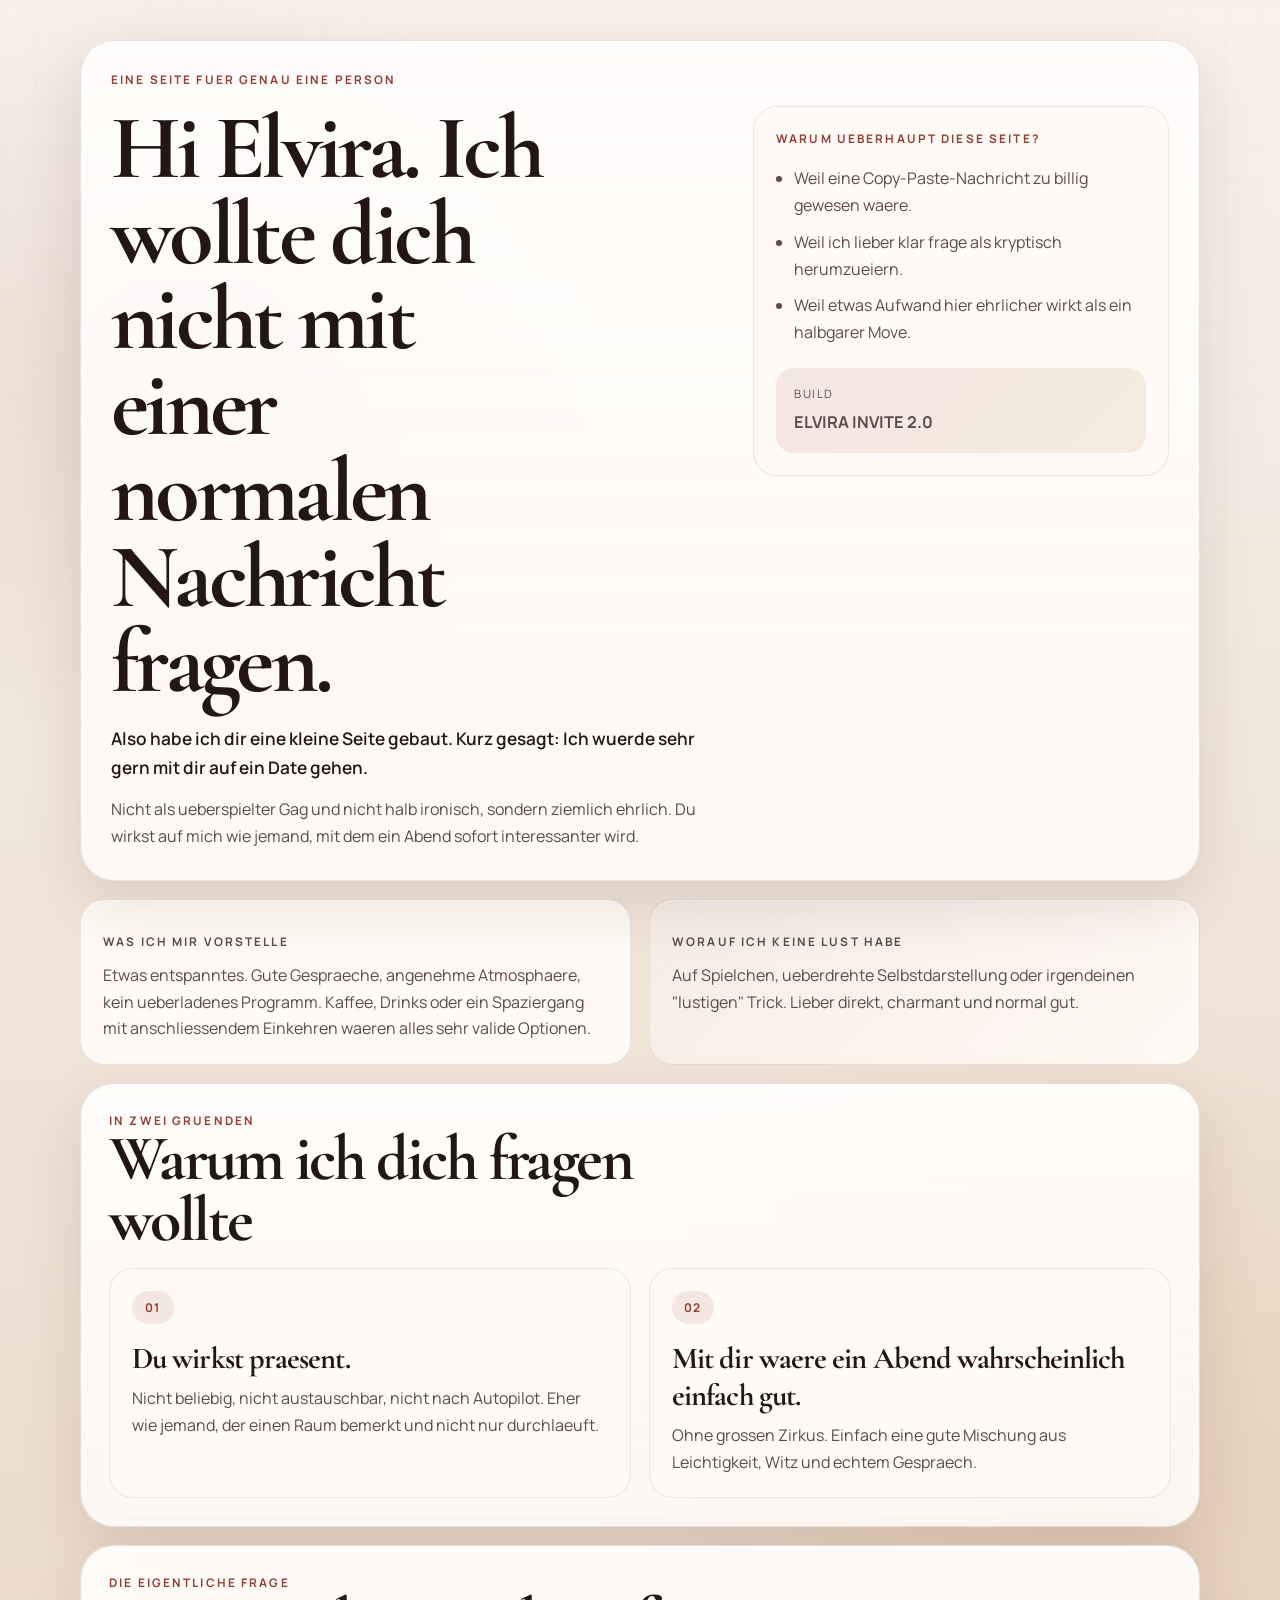
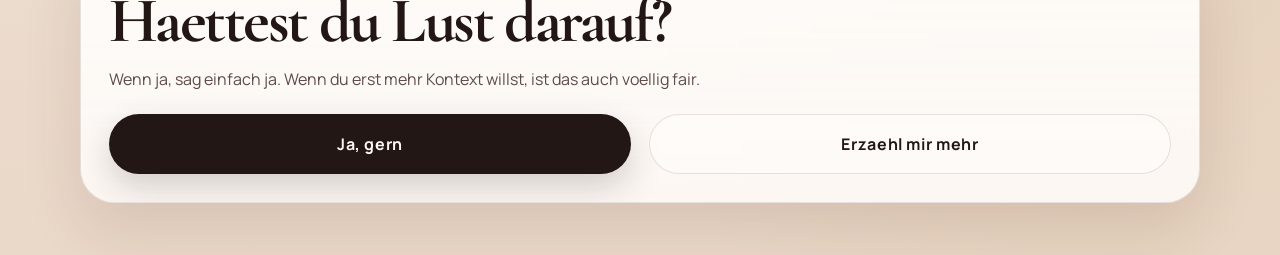
==== commit 90ae0fbe: "Rebuild invite as calmer one-page flow" ====
--- a/date.html
+++ b/date.html
@@ -2,120 +2,14 @@
 <html lang="de">
   <head>
     <meta charset="UTF-8" />
+    <meta http-equiv="refresh" content="0; url=./index.html" />
     <meta name="viewport" content="width=device-width, initial-scale=1.0" />
-    <title>Elvira waehlt den Termin</title>
-    <link rel="preconnect" href="https://fonts.googleapis.com" />
-    <link rel="preconnect" href="https://fonts.gstatic.com" crossorigin />
-    <link
-      href="https://fonts.googleapis.com/css2?family=Space+Grotesk:wght@400;500;700&family=Fraunces:opsz,wght@9..144,600;9..144,700&display=swap"
-      rel="stylesheet"
-    />
-    <link rel="stylesheet" href="styles.css" />
+    <title>Weiterleitung</title>
+    <script>
+      window.location.replace("./index.html");
+    </script>
   </head>
-  <body data-page="booking">
-    <main class="page-shell">
-      <section class="booking-hero">
-        <div class="booking-hero-copy">
-          <p class="eyebrow">Bestanden: Teil 1</p>
-          <h1>Sehr stark, Elvira.</h1>
-          <p class="hero-copy hero-copy-strong">
-            Dann machen wir jetzt aus der charmant ueberproduzierten Einladung einfach einen
-            echten Plan.
-          </p>
-          <p class="hero-copy">
-            Such dir was aus, was dir wirklich taugt. Ich richte mich danach und geb dann
-            sauber Rueckmeldung.
-          </p>
-        </div>
-
-        <div class="booking-sidecard">
-          <p class="sidecard-label">Notiz von Artur</p>
-          <p>
-            Ja, diese Unterseite wurde auch extra angepasst. Wir ziehen das hier jetzt
-            konsequent durch. Ein normaler Streuwurf haette diese Karte nicht und
-            auch keine Drink-Read auf dich.
-          </p>
-        </div>
-      </section>
-
-      <section class="booking-panel booking-panel-wide booking-panel-personal">
-        <div class="panel-header">
-          <p class="panel-kicker">Terminwahl fuer Elvira</p>
-          <h2>Worauf haettest du am ehesten Lust?</h2>
-          <p>Kein Theater, kein Rate-Spiel. Einfach dein Favorit plus Zeitpunkt.</p>
-        </div>
-
-        <div class="personal-callout">
-          <p>
-            Bonuspunkt fuer Ehrlichkeit: Wenn das Date mit einem Vodka Cranberry, einem
-            Bier oder einem frechen Jaegermeister besser wird, darf diese Information sehr
-            gerne strategisch eingesetzt werden.
-          </p>
-        </div>
-
-        <form
-          class="booking-form"
-          id="booking-form"
-          action="https://formsubmit.co/artur.renner6@gmail.com"
-          method="POST"
-        >
-          <input type="hidden" name="_subject" value="Elvira hat auf die Date-Seite geantwortet" />
-          <input type="hidden" name="_template" value="table" />
-          <input
-            type="hidden"
-            name="_next"
-            value="https://pleonastic6.github.io/DatingAppointment/thanks.html"
-          />
-          <input type="hidden" name="recipient" value="Elvira" />
-
-          <label class="field">
-            <span>Date-Idee</span>
-            <select name="idea" required>
-              <option value="">Bitte auswaehlen</option>
-              <option>Kaffee und entspannter Spaziergang</option>
-              <option>Drinks irgendwo mit guter Atmosphaere</option>
-              <option>Eine Bar, in der Vodka Cranberry absolut okay ist</option>
-              <option>Eis, Rumlaufen, gute Gespraeche</option>
-              <option>Etwas mit leichter Competition</option>
-              <option>Ein kleiner Power-Move-Abend mit Drinks</option>
-              <option>Ich hab eine bessere Idee</option>
-            </select>
-          </label>
-
-          <div class="datetime-grid">
-            <label class="field">
-              <span>Datum</span>
-              <input type="date" name="date" required />
-            </label>
-
-            <label class="field">
-              <span>Uhrzeit</span>
-              <input type="time" name="time" required />
-            </label>
-          </div>
-
-          <label class="field">
-            <span>Kommentar / bessere Idee / kleine Warnung</span>
-            <textarea
-              name="note"
-              rows="4"
-              placeholder="z. B. Freitag klingt gut, aber nur mit Drinks und einem kleinen Power Move"
-            ></textarea>
-          </label>
-
-          <input
-            type="text"
-            name="_honey"
-            tabindex="-1"
-            autocomplete="off"
-            class="honeypot-field"
-          />
-
-          <button class="submit-button" type="submit">An Artur schicken</button>
-        </form>
-      </section>
-    </main>
-
-    <script src="script.js"></script>
+  <body>
+    <p>Weiterleitung zur aktuellen Einladung...</p>
   </body>
 </html>
